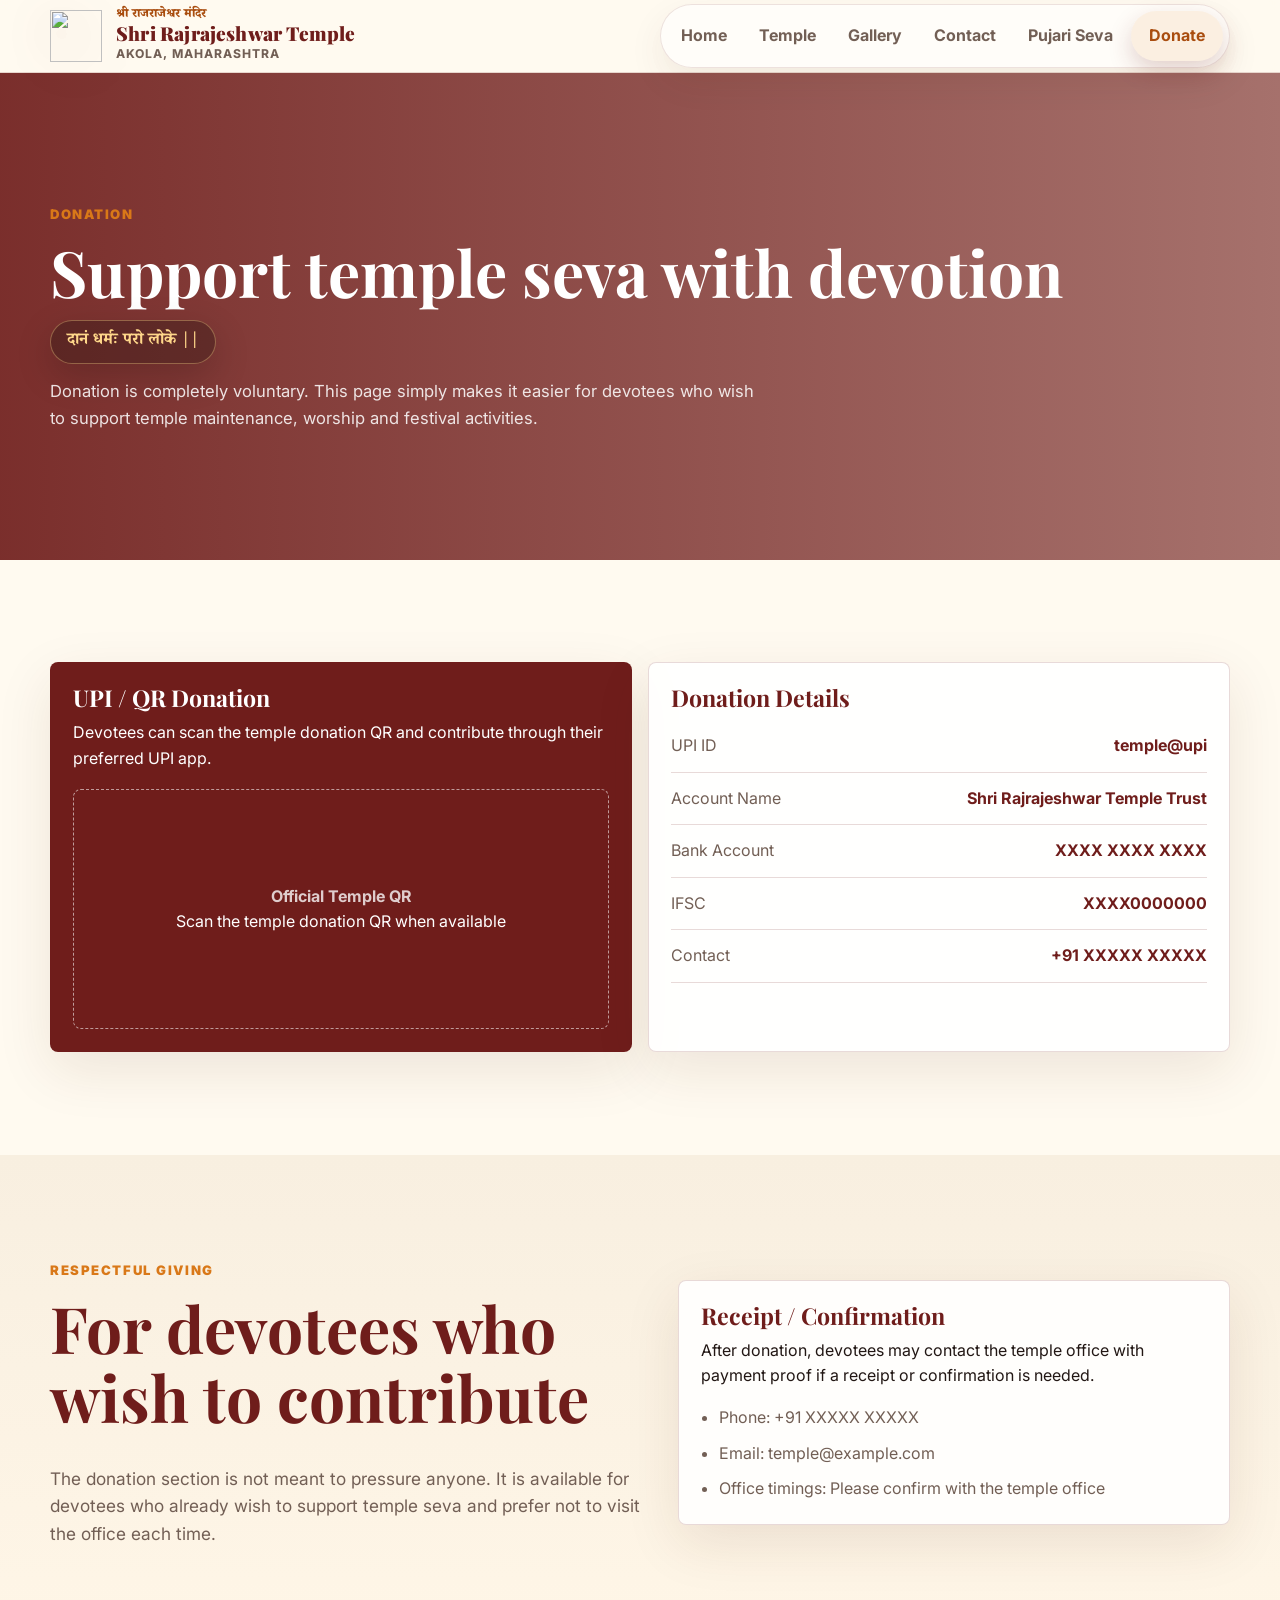
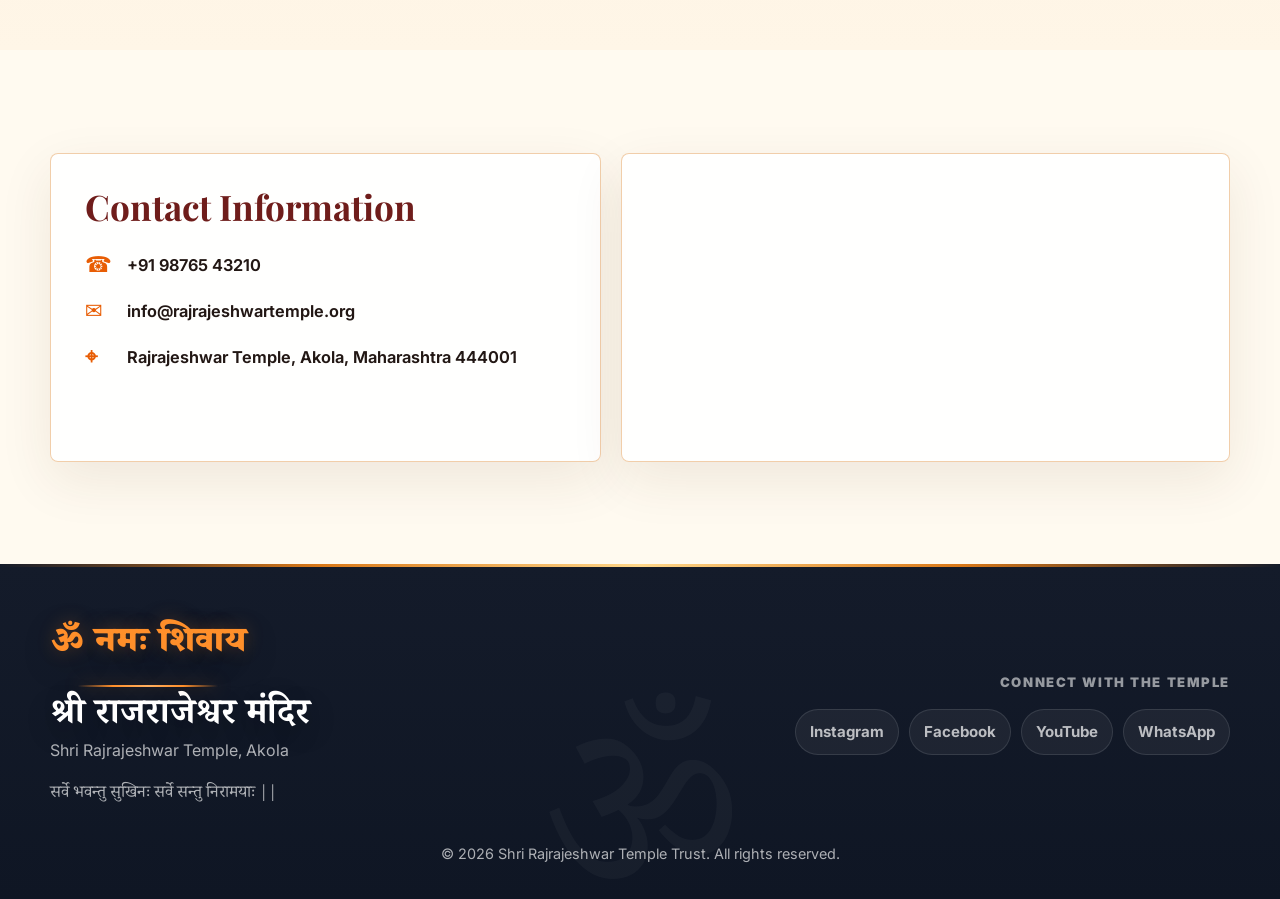
==== donation.html @ 9167ad81 "Add files via upload" ====
<!DOCTYPE html>
<html lang="en">
<head>
    <meta charset="UTF-8">
    <meta name="viewport" content="width=device-width, initial-scale=1.0">
    <title>Donation | Shri Rajrajeshwar Temple</title>
    <link rel="preconnect" href="https://fonts.googleapis.com">
    <link rel="preconnect" href="https://fonts.gstatic.com" crossorigin>
    <link href="https://fonts.googleapis.com/css2?family=Inter:wght@400;600;700;800;900&family=Noto+Serif+Devanagari:wght@500;700&family=Playfair+Display:wght@700;800;900&display=swap" rel="stylesheet">
    <link rel="stylesheet" href="styles.css">
</head>
<body>
    <header class="site-header">
        <div class="nav-shell">
            <a class="brand" href="index.html"><span class="brand-mark" aria-hidden="true"><img src="assets/images/temple-emblem.svg" alt=""></span><span><span class="brand-devanagari devanagari">श्री राजराजेश्वर मंदिर</span><span class="brand-title">Shri Rajrajeshwar Temple</span><span class="brand-subtitle">Akola, Maharashtra</span></span></a>
            <button class="nav-toggle" type="button" aria-label="Open navigation menu" aria-expanded="false"><span></span></button>
            <nav class="site-nav" aria-label="Main navigation">
                <a href="index.html">Home</a>
                <a href="temple.html">Temple</a>
                <a href="gallery.html">Gallery</a>
                <a href="index.html#contact">Contact</a>
                <a href="pujari-seva.html">Pujari Seva</a>
                <a class="donate-link" href="donation.html">Donate</a>
            </nav>
        </div>
    </header>

    <main>
        <section class="page-hero" style="--hero-img: url('assets/images/decorated-deity.jpg')">
            <div class="container">
                <span class="eyebrow">Donation</span>
                <h1>Support temple seva with devotion</h1>
                <p class="devanagari mantra">दानं धर्मः परो लोके ||</p>
                <p>Donation is completely voluntary. This page simply makes it easier for devotees who wish to support temple maintenance, worship and festival activities.</p>
            </div>
        </section>

        <section class="section">
            <div class="container donation-grid">
                <article class="donation-panel highlight">
                    <h3>UPI / QR Donation</h3>
                    <p>Devotees can scan the temple donation QR and contribute through their preferred UPI app.</p>
                    <div class="qr-placeholder">
                        <div>
                            <strong>Official Temple QR</strong>
                            <p>Scan the temple donation QR when available</p>
                        </div>
                    </div>
                </article>
                <article class="donation-panel">
                    <h3>Donation Details</h3>
                    <div class="detail-row"><span>UPI ID</span><strong>temple@upi</strong></div>
                    <div class="detail-row"><span>Account Name</span><strong>Shri Rajrajeshwar Temple Trust</strong></div>
                    <div class="detail-row"><span>Bank Account</span><strong>XXXX XXXX XXXX</strong></div>
                    <div class="detail-row"><span>IFSC</span><strong>XXXX0000000</strong></div>
                    <div class="detail-row"><span>Contact</span><strong>+91 XXXXX XXXXX</strong></div>
                </article>
            </div>
        </section>

        <section class="section alt">
            <div class="container split">
                <div>
                    <div class="section-heading">
                        <span class="eyebrow">Respectful Giving</span>
                        <h2>For devotees who wish to contribute</h2>
                    </div>
                    <p class="lead-text">The donation section is not meant to pressure anyone. It is available for devotees who already wish to support temple seva and prefer not to visit the office each time.</p>
                </div>
                <div class="info-card">
                    <h3>Receipt / Confirmation</h3>
                    <p>After donation, devotees may contact the temple office with payment proof if a receipt or confirmation is needed.</p>
                    <ul class="list">
                        <li>Phone: +91 XXXXX XXXXX</li>
                        <li>Email: temple@example.com</li>
                        <li>Office timings: Please confirm with the temple office</li>
                    </ul>
                </div>
            </div>
        </section>

        <section class="section">
            <div class="container contact-map-grid">
                <article class="contact-card">
                    <h2>Contact Information</h2>
                    <div class="contact-list">
                        <p><span class="contact-icon">☎</span><a href="tel:+919876543210">+91 98765 43210</a></p>
                        <p><span class="contact-icon">✉</span><a href="mailto:info@rajrajeshwartemple.org">info@rajrajeshwartemple.org</a></p>
                        <p><span class="contact-icon">⌖</span>Rajrajeshwar Temple, Akola, Maharashtra 444001</p>
                    </div>
                </article>
                <article class="map-card">
                    <iframe
                        title="Google map location for Shri Rajrajeshwar Temple Akola"
                        src="https://www.google.com/maps?q=Rajrajeshwar%20Temple%2C%20Akola%2C%20Maharashtra%20444001&output=embed"
                        loading="lazy"
                        referrerpolicy="no-referrer-when-downgrade">
                    </iframe>
                </article>
            </div>
        </section>
    </main>

    <footer class="site-footer">
        <div class="container footer-layout">
            <div class="footer-prayer">
                <p class="footer-mantra devanagari">ॐ नमः शिवाय</p>
                <h2 class="devanagari">श्री राजराजेश्वर मंदिर</h2>
                <p>Shri Rajrajeshwar Temple, Akola</p>
                <p class="footer-verse devanagari">सर्वे भवन्तु सुखिनः सर्वे सन्तु निरामयाः ||</p>
            </div>
            <div class="footer-connect">
                <span>Connect with the temple</span>
                <div class="footer-socials">
                    <a href="#" aria-label="Instagram">Instagram</a>
                    <a href="#" aria-label="Facebook">Facebook</a>
                    <a href="#" aria-label="YouTube">YouTube</a>
                    <a href="https://wa.me/919876543210" aria-label="WhatsApp">WhatsApp</a>
                </div>
            </div>
        </div>
        <p class="container copyright">© 2026 Shri Rajrajeshwar Temple Trust. All rights reserved.</p>
    </footer>
    <button class="back-top" type="button" aria-label="Back to top">↑</button>
    <script src="script.js"></script>
</body>
</html>
---- styles.css ----
* {
    box-sizing: border-box;
    margin: 0;
    padding: 0;
}

:root {
    --ivory: #fffaf0;
    --cream: #f8efe0;
    --white: #ffffff;
    --ink: #221714;
    --muted: #725f55;
    --saffron: #d97818;
    --saffron-dark: #a94d0f;
    --maroon: #6f1d1b;
    --gold: #c9972f;
    --line: rgba(111, 29, 27, 0.16);
    --shadow: 0 24px 80px rgba(65, 31, 17, 0.16);
    --radius: 8px;
    --max: 1180px;
}

html {
    scroll-behavior: smooth;
}

body {
    min-height: 100vh;
    background: var(--ivory);
    color: var(--ink);
    font-family: "Inter", "Segoe UI", system-ui, sans-serif;
    line-height: 1.6;
}

img {
    display: block;
    max-width: 100%;
}

a {
    color: inherit;
    text-decoration: none;
}

button {
    font: inherit;
}

.site-header {
    position: sticky;
    top: 0;
    z-index: 20;
    border-bottom: 1px solid var(--line);
    background: rgba(255, 250, 240, 0.76);
    backdrop-filter: blur(5px);
    transition: background 180ms ease, backdrop-filter 180ms ease, box-shadow 180ms ease;
}

.site-header.is-scrolled {
    background: rgba(255, 250, 240, 0.9);
    backdrop-filter: blur(22px);
    box-shadow: 0 14px 42px rgba(65, 31, 17, 0.12);
}

.nav-shell {
    width: min(100% - 32px, var(--max));
    min-height: 72px;
    margin: 0 auto;
    display: flex;
    align-items: center;
    justify-content: space-between;
    gap: 18px;
}

.brand {
    display: flex;
    align-items: center;
    gap: 14px;
}

.brand-mark {
    position: relative;
    width: 52px;
    height: 52px;
    flex: 0 0 auto;
    display: block;
    filter: drop-shadow(0 12px 22px rgba(111, 29, 27, 0.18));
}

.brand-mark img {
    width: 100%;
    height: 100%;
    object-fit: contain;
}

.brand-devanagari {
    display: block;
    color: var(--saffron-dark);
    font-size: 0.78rem;
    font-weight: 800;
    line-height: 1.1;
}

.brand-title {
    display: block;
    font-family: "Playfair Display", Georgia, serif;
    font-size: clamp(1.03rem, 1.5vw, 1.24rem);
    font-weight: 900;
    line-height: 1.1;
    color: var(--maroon);
    letter-spacing: 0.01em;
}

.brand-subtitle {
    display: block;
    color: var(--muted);
    font-size: 0.76rem;
    font-weight: 750;
    letter-spacing: 0.08em;
    text-transform: uppercase;
}

.nav-toggle {
    width: 44px;
    height: 44px;
    border: 1px solid var(--line);
    border-radius: var(--radius);
    background: var(--white);
    color: var(--maroon);
    display: grid;
    place-items: center;
    cursor: pointer;
}

.nav-toggle span,
.nav-toggle span::before,
.nav-toggle span::after {
    width: 20px;
    height: 2px;
    border-radius: 99px;
    background: currentColor;
    display: block;
    content: "";
}

.nav-toggle span::before {
    transform: translateY(-7px);
}

.nav-toggle span::after {
    transform: translateY(5px);
}

.site-nav {
    position: fixed;
    inset: 72px 16px auto 16px;
    border: 1px solid var(--line);
    border-radius: var(--radius);
    background: rgba(255, 250, 240, 0.98);
    box-shadow: var(--shadow);
    padding: 12px;
    display: none;
}

.site-nav.is-open {
    display: grid;
}

.site-nav a {
    border-radius: 999px;
    padding: 12px 14px;
    color: var(--muted);
    font-weight: 700;
}

.site-nav a:hover,
.site-nav a.active {
    background: rgba(217, 120, 24, 0.1);
    color: var(--saffron-dark);
}

.site-nav .donate-link {
    background: linear-gradient(135deg, var(--maroon), var(--saffron-dark));
    color: white;
    text-align: center;
    box-shadow: 0 10px 24px rgba(111, 29, 27, 0.2);
}

.hero {
    min-height: calc(100vh - 72px);
    position: relative;
    display: grid;
    align-items: end;
    overflow: hidden;
    isolation: isolate;
}

.hero::before {
    content: "";
    position: absolute;
    inset: 0;
    background:
        linear-gradient(90deg, rgba(34, 23, 20, 0.78), rgba(34, 23, 20, 0.24) 58%, rgba(34, 23, 20, 0.6)),
        linear-gradient(0deg, rgba(34, 23, 20, 0.82), transparent 45%);
    z-index: -1;
}

.hero-image {
    position: absolute;
    inset: 0;
    width: 100%;
    height: 100%;
    object-fit: cover;
    z-index: -2;
}

.hero-content {
    width: min(100% - 32px, var(--max));
    margin: 0 auto;
    padding: 90px 0 44px;
    color: white;
}

.eyebrow {
    color: var(--saffron);
    font-size: 0.82rem;
    font-weight: 900;
    letter-spacing: 0.12em;
    text-transform: uppercase;
}

.devanagari {
    font-family: "Noto Serif Devanagari", serif;
}

.mantra {
    color: var(--saffron);
    font-size: clamp(1.15rem, 3vw, 1.8rem);
    font-weight: 700;
}

.verse {
    color: var(--saffron-dark);
    font-family: "Noto Serif Devanagari", serif;
    font-size: clamp(1.02rem, 2vw, 1.3rem);
    font-weight: 700;
    display: inline-flex;
    align-items: center;
    border: 1px solid rgba(217, 120, 24, 0.22);
    border-radius: 999px;
    padding: 8px 16px;
    background: rgba(255, 244, 229, 0.82);
    box-shadow: 0 10px 30px rgba(217, 120, 24, 0.08);
}

.hero .mantra,
.page-hero .mantra {
    display: inline-flex;
    width: fit-content;
    border: 1px solid rgba(255, 215, 138, 0.35);
    border-radius: 999px;
    padding: 8px 16px;
    background: rgba(32, 20, 17, 0.34);
    color: #ffd78a;
    box-shadow: 0 12px 36px rgba(0, 0, 0, 0.18);
}

.section-heading.center .verse {
    margin-left: auto;
    margin-right: auto;
}

h1,
h2,
h3 {
    font-family: "Playfair Display", Georgia, serif;
    line-height: 1.08;
}

.hero h1 {
    max-width: 780px;
    margin: 12px 0 16px;
    font-size: clamp(2.4rem, 8vw, 6.8rem);
}

.hero p {
    max-width: 680px;
    color: rgba(255, 255, 255, 0.86);
    font-size: clamp(1rem, 2vw, 1.25rem);
}

.hero-actions,
.button-row {
    margin-top: 28px;
    display: flex;
    flex-wrap: wrap;
    gap: 12px;
}

.btn {
    min-height: 46px;
    border: 1px solid transparent;
    border-radius: var(--radius);
    padding: 12px 18px;
    display: inline-flex;
    align-items: center;
    justify-content: center;
    gap: 8px;
    background: var(--saffron);
    color: #fff;
    font-weight: 850;
    cursor: pointer;
    transition: transform 160ms ease, background 160ms ease, border-color 160ms ease;
}

.btn:hover {
    transform: translateY(-2px);
    background: var(--saffron-dark);
}

.btn.secondary {
    border-color: rgba(255, 255, 255, 0.45);
    background: rgba(255, 255, 255, 0.12);
    color: white;
}

.btn.dark {
    background: var(--maroon);
}

.btn.light {
    border-color: var(--line);
    background: var(--white);
    color: var(--maroon);
}

.section {
    padding: clamp(56px, 8vw, 104px) 0;
}

.section.alt {
    background: linear-gradient(180deg, var(--cream), #fff6e7);
}

.container {
    width: min(100% - 32px, var(--max));
    margin: 0 auto;
}

.section-heading {
    max-width: 740px;
    margin-bottom: 34px;
}

.section-heading.center {
    margin-inline: auto;
    text-align: center;
}

.section-heading h2,
.page-hero h1 {
    margin-top: 10px;
    color: var(--maroon);
    font-size: clamp(2rem, 5vw, 4rem);
}

.section-heading p,
.page-hero p {
    margin-top: 14px;
    color: var(--muted);
    font-size: 1.04rem;
}

.info-card,
.festival-card,
.profile-card,
.donation-panel,
.gallery-card {
    border: 1px solid var(--line);
    border-radius: var(--radius);
    background: rgba(255, 255, 255, 0.88);
    box-shadow: 0 18px 55px rgba(76, 39, 17, 0.1);
}

.split {
    display: grid;
    gap: 28px;
    align-items: center;
}

.image-frame {
    position: relative;
    overflow: hidden;
    border-radius: var(--radius);
    box-shadow: var(--shadow);
}

.image-frame img {
    width: 100%;
    height: 100%;
    min-height: 330px;
    object-fit: cover;
}

.image-frame::after {
    content: "";
    position: absolute;
    inset: 0;
    border: 1px solid rgba(255, 255, 255, 0.34);
    border-radius: inherit;
    pointer-events: none;
}

.lead-text {
    color: var(--muted);
    font-size: 1.08rem;
}

.story-text {
    display: grid;
    gap: 18px;
    color: var(--muted);
    font-size: 1.06rem;
}

.stats-grid,
.timing-grid,
.festival-grid,
.profile-grid,
.donation-grid {
    display: grid;
    gap: 16px;
}

.stat,
.timing-card {
    border-left: 4px solid var(--saffron);
    border-radius: var(--radius);
    background: var(--white);
    padding: 18px;
    box-shadow: 0 14px 35px rgba(76, 39, 17, 0.08);
}

.stat strong,
.timing-card strong {
    display: block;
    color: var(--maroon);
    font-size: 1.45rem;
    line-height: 1.2;
}

.stat span,
.timing-card span {
    color: var(--muted);
}

.schedule-layout {
    display: grid;
    gap: 20px;
}

.schedule-panel {
    border: 1px solid rgba(217, 120, 24, 0.34);
    border-radius: var(--radius);
    background:
        linear-gradient(135deg, rgba(255, 255, 255, 0.94), rgba(255, 245, 229, 0.9)),
        var(--white);
    padding: clamp(22px, 4vw, 34px);
    box-shadow: 0 18px 54px rgba(76, 39, 17, 0.09);
}

.schedule-title {
    display: flex;
    align-items: center;
    gap: 12px;
    margin-bottom: 24px;
}

.schedule-title h3 {
    color: var(--maroon);
    font-family: "Playfair Display", Georgia, serif;
    font-size: clamp(1.35rem, 3vw, 1.8rem);
}

.schedule-icon {
    width: 32px;
    height: 32px;
    border: 1px solid rgba(217, 120, 24, 0.32);
    border-radius: 50%;
    display: grid;
    place-items: center;
    color: var(--saffron-dark);
    background: #fff6e7;
    font-weight: 900;
}

.darshan-panel {
    text-align: center;
}

.darshan-panel .schedule-title {
    justify-content: flex-start;
}

.darshan-time {
    margin: 24px 0 8px;
    color: #e85d04;
    font-family: "Playfair Display", Georgia, serif;
    font-size: clamp(2rem, 5vw, 3rem);
    font-weight: 900;
    line-height: 1.1;
}

.darshan-panel p {
    color: var(--ink);
    font-weight: 700;
}

.darshan-panel span {
    display: block;
    margin-top: 18px;
    color: var(--muted);
}

.aarti-list {
    display: grid;
    gap: 14px;
}

.aarti-row {
    min-height: 58px;
    border: 1px solid rgba(217, 120, 24, 0.1);
    border-radius: var(--radius);
    background: linear-gradient(90deg, #fff7eb, #fff1dd);
    display: flex;
    align-items: center;
    justify-content: space-between;
    gap: 16px;
    padding: 14px 18px;
    box-shadow: 0 10px 24px rgba(76, 39, 17, 0.06);
}

.aarti-row span {
    color: #2f211d;
    font-family: "Playfair Display", Georgia, serif;
    font-size: 1.06rem;
    font-weight: 800;
}

.aarti-row strong {
    color: #080606;
    font-family: "Inter", "Segoe UI", system-ui, sans-serif;
    font-weight: 900;
    text-align: right;
}

.page-hero {
    background:
        linear-gradient(90deg, rgba(111, 29, 27, 0.92), rgba(111, 29, 27, 0.62)),
        var(--hero-img) center / cover;
    color: white;
    padding: clamp(72px, 11vw, 128px) 0;
}

.page-hero h1,
.page-hero p {
    color: white;
}

.page-hero p {
    max-width: 720px;
    color: rgba(255, 255, 255, 0.86);
}

.info-card,
.festival-card,
.donation-panel {
    padding: 22px;
}

.info-card h3,
.festival-card h3,
.donation-panel h3,
.profile-card h3 {
    color: var(--maroon);
    font-size: 1.45rem;
    margin-bottom: 10px;
}

.list {
    display: grid;
    gap: 10px;
    margin-top: 16px;
    color: var(--muted);
}

.list li {
    margin-left: 18px;
}

.gallery-grid {
    display: grid;
    gap: 18px;
}

.gallery-card {
    position: relative;
    overflow: hidden;
    cursor: pointer;
    min-height: 250px;
}

.gallery-card img {
    width: 100%;
    height: 100%;
    min-height: 250px;
    object-fit: cover;
    transition: transform 240ms ease;
}

.gallery-card:hover img {
    transform: scale(1.04);
}

.gallery-caption {
    position: absolute;
    inset: auto 0 0;
    padding: 34px 16px 16px;
    color: white;
    background: linear-gradient(0deg, rgba(0, 0, 0, 0.74), transparent);
    font-weight: 850;
}

.category-label {
    display: inline-flex;
    margin-bottom: 6px;
    border-radius: 999px;
    padding: 5px 9px;
    background: rgba(255, 255, 255, 0.18);
    font-size: 0.75rem;
}

.donation-panel.highlight {
    background: var(--maroon);
    color: white;
}

.donation-panel.highlight h3,
.donation-panel.highlight p {
    color: white;
}

.qr-placeholder {
    min-height: 240px;
    border: 1px dashed rgba(255, 255, 255, 0.56);
    border-radius: var(--radius);
    margin-top: 18px;
    display: grid;
    place-items: center;
    text-align: center;
    color: rgba(255, 255, 255, 0.78);
}

.detail-row {
    display: flex;
    justify-content: space-between;
    gap: 18px;
    border-bottom: 1px solid var(--line);
    padding: 13px 0;
}

.detail-row span {
    color: var(--muted);
}

.detail-row strong {
    text-align: right;
    color: var(--maroon);
}

.profile-card {
    overflow: hidden;
}

.profile-card img {
    width: 100%;
    height: 270px;
    object-fit: cover;
}

.profile-visual {
    min-height: 230px;
    display: grid;
    place-items: center;
    background:
        radial-gradient(circle at 50% 35%, rgba(255, 215, 138, 0.9), rgba(217, 120, 24, 0.42) 32%, transparent 33%),
        linear-gradient(135deg, #fff4e5, #f0d9b5);
}

.profile-visual span {
    width: 92px;
    height: 92px;
    border: 1px solid rgba(111, 29, 27, 0.18);
    border-radius: 50%;
    display: grid;
    place-items: center;
    background: rgba(255, 255, 255, 0.68);
    color: var(--maroon);
    font-family: "Noto Serif Devanagari", serif;
    font-size: 2.7rem;
    box-shadow: 0 20px 48px rgba(76, 39, 17, 0.14);
}

.profile-body {
    padding: 20px;
}

.profile-body p {
    color: var(--muted);
}

.service-tags {
    margin: 14px 0;
    display: flex;
    flex-wrap: wrap;
    gap: 8px;
}

.service-tags span {
    border: 1px solid var(--line);
    border-radius: 999px;
    padding: 6px 10px;
    background: var(--ivory);
    color: var(--maroon);
    font-size: 0.86rem;
    font-weight: 750;
}

.contact-map-grid {
    display: grid;
    gap: 20px;
}

.contact-card,
.map-card {
    border: 1px solid rgba(217, 120, 24, 0.36);
    border-radius: var(--radius);
    background: rgba(255, 255, 255, 0.9);
    box-shadow: 0 18px 54px rgba(76, 39, 17, 0.09);
}

.contact-card {
    min-height: 300px;
    padding: clamp(24px, 4vw, 34px);
}

.contact-card h2 {
    color: var(--maroon);
    font-size: clamp(1.6rem, 3vw, 2.2rem);
}

.contact-list {
    display: grid;
    gap: 20px;
    margin-top: 26px;
}

.contact-list p {
    display: grid;
    grid-template-columns: 28px 1fr;
    align-items: start;
    gap: 14px;
    color: var(--ink);
    font-size: 1.02rem;
    font-weight: 650;
}

.contact-icon {
    color: #e85d04;
    font-size: 1.35rem;
    line-height: 1.2;
}

.map-card {
    overflow: hidden;
    min-height: 300px;
}

.map-card iframe {
    width: 100%;
    height: 100%;
    min-height: 300px;
    border: 0;
    filter: saturate(0.9) contrast(1.02);
}

.site-footer {
    position: relative;
    overflow: hidden;
    background:
        linear-gradient(180deg, #141b2a 0%, #0f1624 100%);
    color: white;
    padding: 54px 0 34px;
}

.site-footer::before {
    content: "";
    position: absolute;
    top: 0;
    left: 0;
    right: 0;
    height: 3px;
    background: linear-gradient(90deg, transparent, var(--saffron), #ffd78a, var(--saffron), transparent);
}

.site-footer::after {
    content: "ॐ";
    position: absolute;
    inset: auto auto -58px 50%;
    transform: translateX(-50%);
    color: rgba(255, 255, 255, 0.035);
    font-family: "Noto Serif Devanagari", serif;
    font-size: 14rem;
    line-height: 1;
    pointer-events: none;
}

.footer-layout,
.copyright {
    position: relative;
    z-index: 1;
}

.footer-prayer {
    max-width: 620px;
}

.site-footer h2 {
    margin-top: 10px;
    color: white;
    font-family: "Noto Serif Devanagari", serif;
    font-size: clamp(1.55rem, 3vw, 2.25rem);
    text-shadow: 0 10px 28px rgba(0, 0, 0, 0.28);
}

.site-footer p {
    color: rgba(255, 255, 255, 0.66);
}

.site-footer .footer-mantra {
    position: relative;
    width: fit-content;
    margin-bottom: 12px;
    padding-bottom: 12px;
    color: #ff8f2a;
    font-size: clamp(1.65rem, 3vw, 2.2rem);
    font-weight: 900;
    letter-spacing: 0;
    text-shadow:
        0 0 18px rgba(255, 143, 42, 0.26),
        0 10px 34px rgba(0, 0, 0, 0.32);
}

.site-footer .footer-mantra::after {
    content: "";
    position: absolute;
    left: 50%;
    bottom: 0;
    width: 72%;
    height: 2px;
    border-radius: 999px;
    transform: translateX(-50%);
    background: linear-gradient(90deg, transparent, #ff8f2a, #ffb061, #ff8f2a, transparent);
    box-shadow: 0 0 18px rgba(245, 130, 30, 0.4);
}

.footer-verse {
    margin-top: 18px;
    color: #ffd78a;
    font-size: 1.05rem;
}

.footer-layout {
    display: flex;
    align-items: center;
    justify-content: space-between;
    flex-wrap: wrap;
    gap: 32px;
}

.footer-connect {
    min-width: min(100%, 330px);
    text-align: right;
}

.footer-connect > span {
    display: block;
    color: rgba(255, 255, 255, 0.56);
    font-size: 0.82rem;
    font-weight: 900;
    letter-spacing: 0.12em;
    text-transform: uppercase;
}

.footer-socials {
    margin-top: 16px;
    display: flex;
    justify-content: flex-end;
    flex-wrap: wrap;
    gap: 10px;
}

.footer-socials a {
    border: 1px solid rgba(255, 255, 255, 0.11);
    border-radius: 999px;
    padding: 10px 14px;
    background: rgba(255, 255, 255, 0.055);
    color: rgba(255, 255, 255, 0.76);
    font-size: 0.94rem;
    transition: background 160ms ease, color 160ms ease, transform 160ms ease;
}

.footer-socials a:hover {
    background: rgba(255, 159, 28, 0.16);
    color: #ffd78a;
    transform: translateY(-2px);
}

.site-footer a {
    color: rgba(255, 255, 255, 0.7);
    font-weight: 700;
}

.footer-links {
    display: grid;
    gap: 8px;
}

.copyright {
    margin-top: 34px;
    border-top: 0;
    padding-top: 0;
    color: rgba(255, 255, 255, 0.44);
    font-size: 0.9rem;
    text-align: center;
}

.lightbox {
    position: fixed;
    inset: 0;
    z-index: 50;
    padding: 24px;
    background: rgba(20, 12, 10, 0.9);
    display: none;
    place-items: center;
}

.lightbox.is-open {
    display: grid;
}

.lightbox img {
    max-height: 82vh;
    border-radius: var(--radius);
    box-shadow: 0 30px 100px rgba(0, 0, 0, 0.5);
}

.lightbox-caption {
    margin-top: 12px;
    color: white;
    text-align: center;
}

.lightbox-close {
    position: absolute;
    top: 18px;
    right: 18px;
    width: 44px;
    height: 44px;
    border: 1px solid rgba(255, 255, 255, 0.3);
    border-radius: 50%;
    background: rgba(255, 255, 255, 0.12);
    color: white;
    font-size: 1.4rem;
    cursor: pointer;
}

.back-top {
    position: fixed;
    right: 16px;
    bottom: 16px;
    z-index: 15;
    width: 44px;
    height: 44px;
    border: 0;
    border-radius: 50%;
    background: var(--maroon);
    color: white;
    box-shadow: 0 14px 35px rgba(111, 29, 27, 0.28);
    cursor: pointer;
    opacity: 0;
    pointer-events: none;
    transition: opacity 160ms ease;
}

.back-top.is-visible {
    opacity: 1;
    pointer-events: auto;
}

@media (min-width: 700px) {
    .stats-grid,
    .timing-grid,
    .festival-grid,
    .profile-grid,
    .donation-grid {
        grid-template-columns: repeat(2, minmax(0, 1fr));
    }

    .gallery-grid {
        grid-template-columns: repeat(2, minmax(0, 1fr));
    }

    .footer-grid {
        grid-template-columns: 1.4fr 1fr 1fr;
    }

    .contact-map-grid {
        grid-template-columns: 0.95fr 1.05fr;
    }
}

@media (min-width: 980px) {
    .nav-toggle {
        display: none;
    }

    .site-nav {
        position: static;
        display: flex;
        align-items: center;
        width: auto;
        border: 1px solid rgba(111, 29, 27, 0.12);
        border-radius: 999px;
        background: rgba(255, 255, 255, 0.56);
        box-shadow: 0 14px 35px rgba(76, 39, 17, 0.08);
        padding: 6px;
        gap: 4px;
    }

    .site-nav .donate-link {
        padding-inline: 18px;
    }

    .festival-grid {
        grid-template-columns: repeat(3, minmax(0, 1fr));
    }

    .schedule-layout {
        grid-template-columns: 1fr 1fr;
    }

    .split {
        grid-template-columns: 1fr 0.92fr;
    }

    .split.reverse {
        grid-template-columns: 0.92fr 1fr;
    }

    .gallery-grid {
        grid-template-columns: repeat(3, minmax(0, 1fr));
    }
}

@media (max-width: 520px) {
    .brand-title {
        font-size: 0.92rem;
    }

    .brand-devanagari {
        font-size: 0.68rem;
    }

    .brand-subtitle {
        font-size: 0.66rem;
        letter-spacing: 0.04em;
    }

    .brand-mark {
        width: 46px;
        height: 46px;
    }

    .hero {
        min-height: 720px;
    }

    .hero-actions .btn,
    .button-row .btn {
        width: 100%;
    }

    .detail-row {
        display: grid;
        gap: 2px;
    }

    .detail-row strong {
        text-align: left;
    }

    .aarti-row {
        align-items: flex-start;
        flex-direction: column;
        gap: 4px;
    }

    .aarti-row strong {
        text-align: left;
    }

    .footer-layout,
    .footer-connect {
        text-align: center;
    }

    .footer-layout {
        justify-content: center;
    }

    .footer-prayer,
    .footer-mantra {
        margin-left: auto;
        margin-right: auto;
    }

    .footer-socials {
        justify-content: center;
    }
}
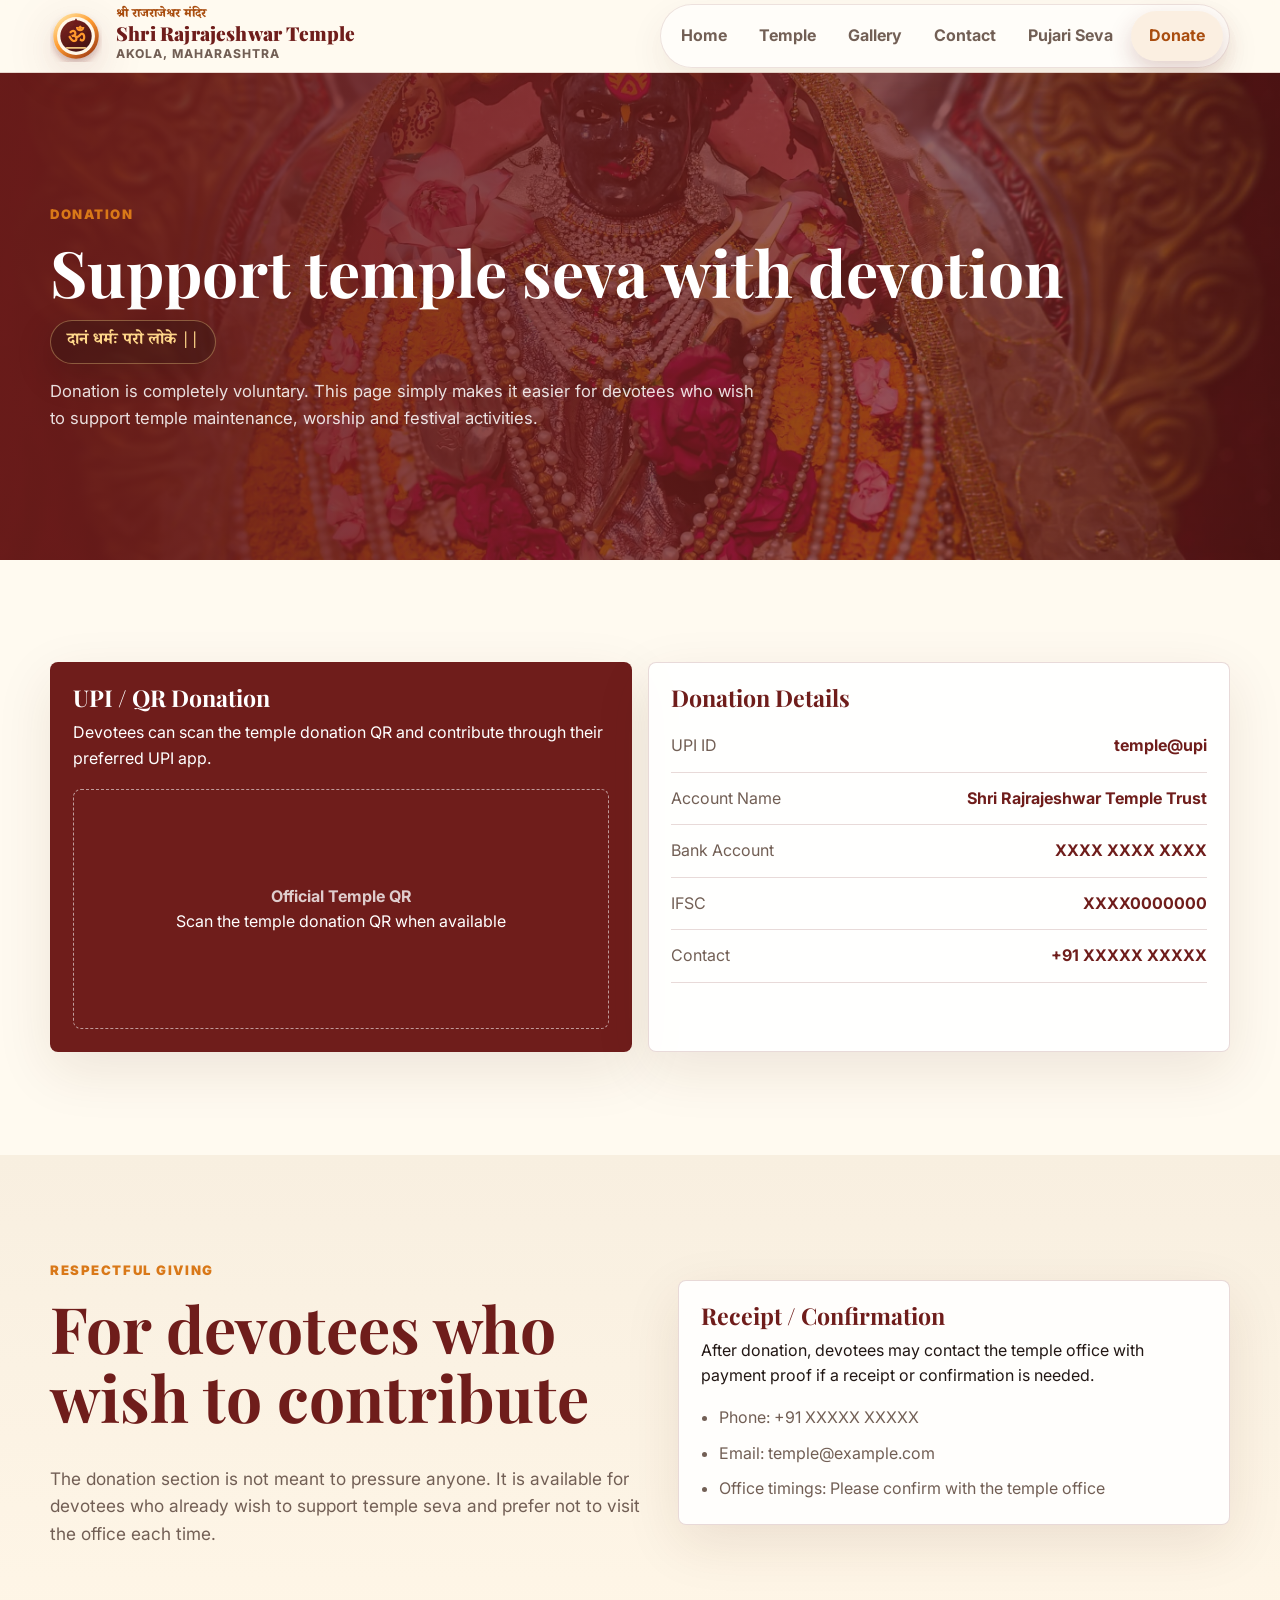
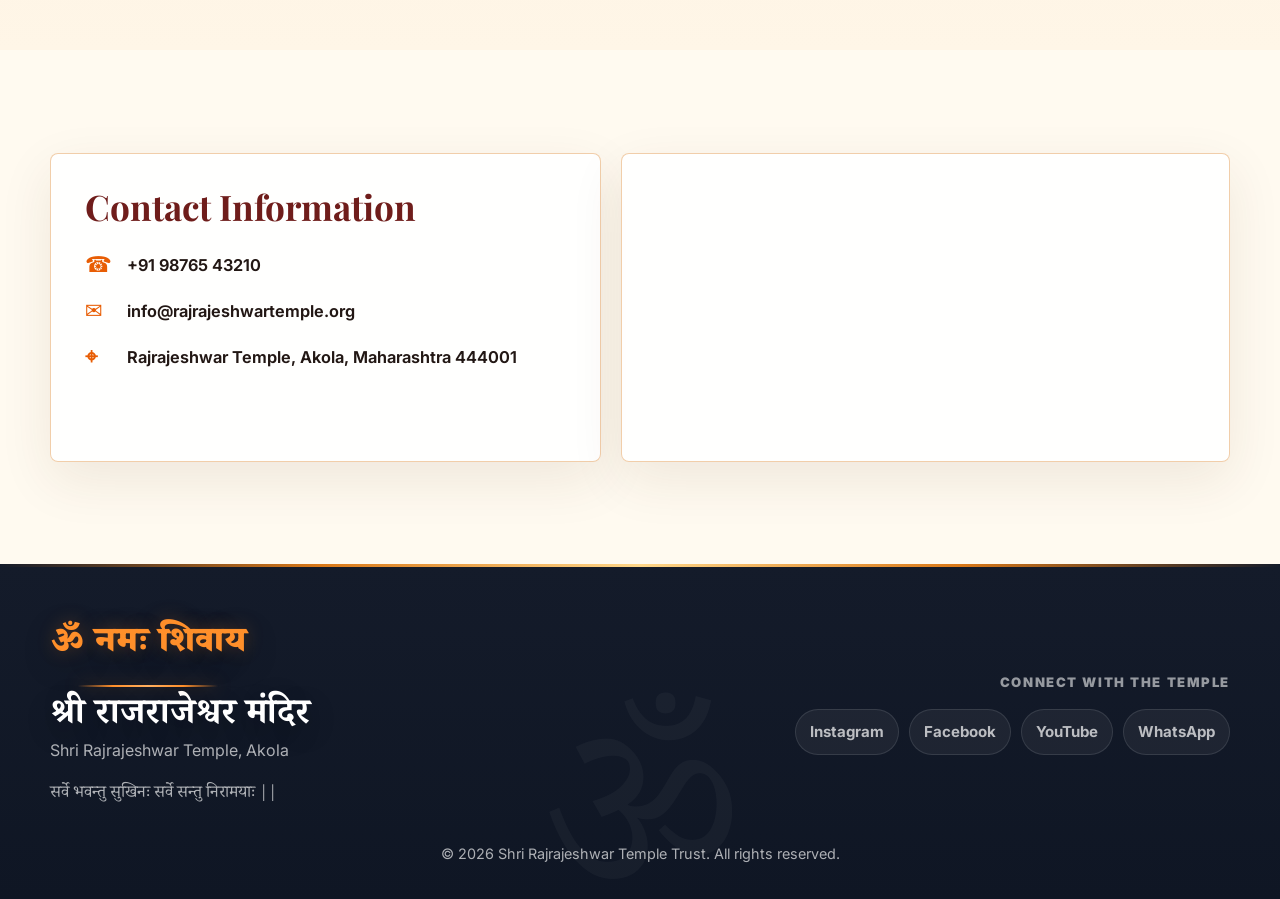
==== commit 767220af: "Update WhatsApp link in donation.html" ====
--- a/donation.html
+++ b/donation.html
@@ -115,7 +115,7 @@
                     <a href="#" aria-label="Instagram">Instagram</a>
                     <a href="#" aria-label="Facebook">Facebook</a>
                     <a href="#" aria-label="YouTube">YouTube</a>
-                    <a href="https://wa.me/919876543210" aria-label="WhatsApp">WhatsApp</a>
+                    <a href="https://wa.me/919XXXXXXXX" aria-label="WhatsApp">WhatsApp</a>
                 </div>
             </div>
         </div>
